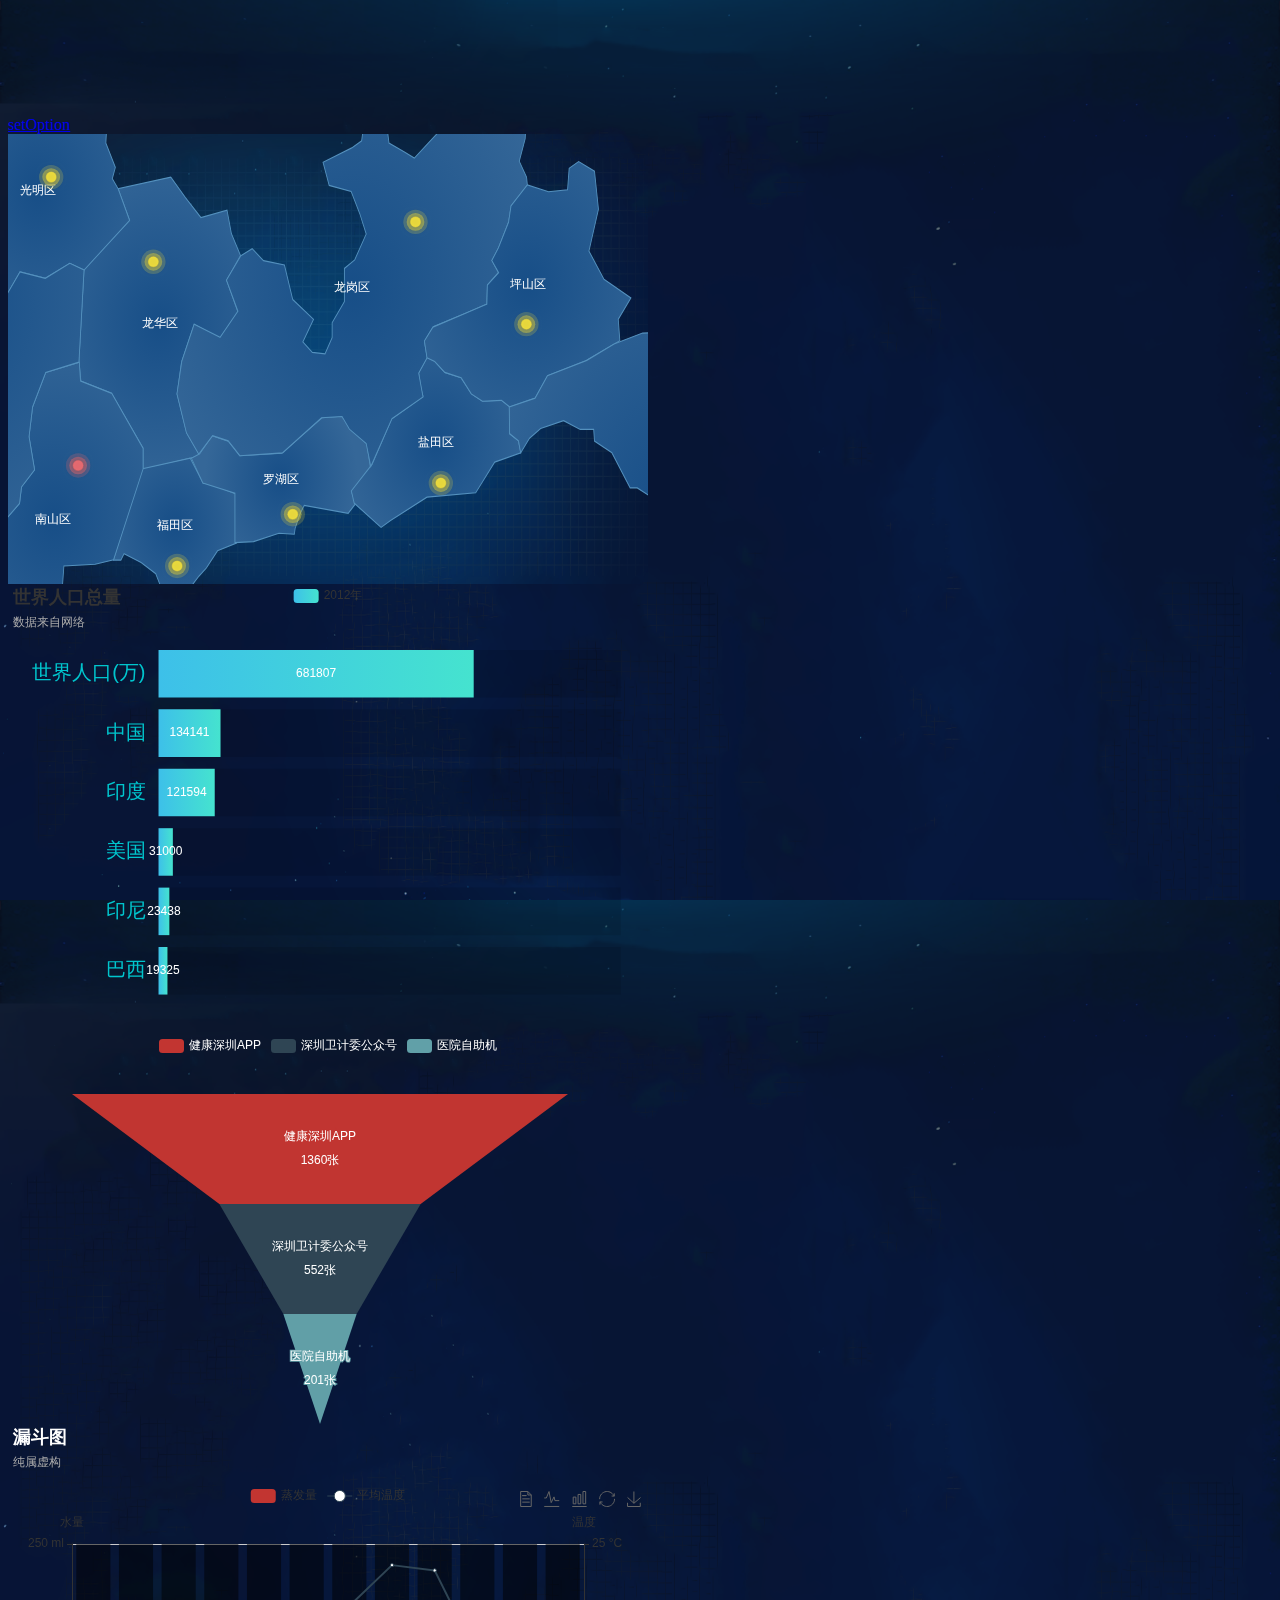
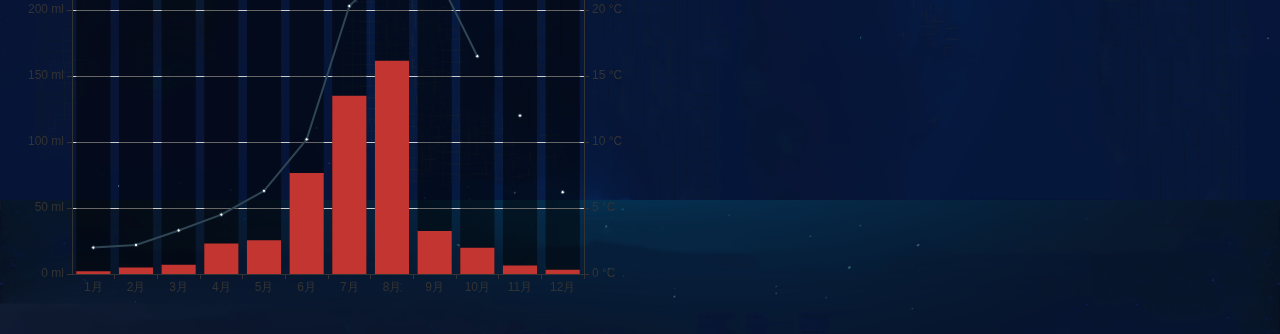
==== index.html @ 8e727ea6 "深圳地区支付数据统计项目demo" ====
<!DOCTYPE html>
<html lang="en">
<head>
	<meta charset="UTF-8">
	<title>Document</title>
    <link rel="stylesheet" type="text/css" href="./project/css/normalize.css">
    <script type="text/javascript" src="./project/js/jquery-1.9.1.js"></script>
    <script type="text/javascript" src="./project/js/echarts.min.js"></script>
	<style type="text/css">
		html,body{
			width: 100%;
			height: 100%;
		}
        body{
            background:url(./project/images/bigbg.png);
            background-size: 100% 100%;
        }
        .head{
            background:url(./project/images/h_bg.png) no-repeat;
            background-size: 100%;
            min-width: 756px;
            height: 12%;
        }
        .bg{
            width: 50%;
            height: 50%;
            background:url(./project/images/bg.png) no-repeat;
            background-size: 100% 100%;
        }
        #chart-panel{
            width: 100%;
            height: 100%;
        }
        #chart-panel2,#chart-panel3,#chart-panel4{
            width: 50%;
            height: 50%;
        }

	</style>
</head>
<body>
<div class="head">
</div>
<a href="javascript:;"  id="setOption">setOption</a>
<div class="bg">
    <div id="chart-panel" style=""></div>
</div>
<div id="chart-panel2" style=""></div>
<div id="chart-panel3" style=""></div>
<div id="chart-panel4" style=""></div>
</body>
<script type="text/javascript">
var guangdong = "./project/js/guangdong.json";
var shenzhen = "./project/js/shenzhenshi.json";


echarts.extendsMap = function(id, opt){
    // 实例
    var chart = this.init(document.getElementById(id));
    chart.showLoading();

    var curGeoJson = {};
    //下钻的json数据
    var cityMap = {
        "深圳市": shenzhen,
    };
    //点的位置
    var geoCoordMap = {
        '深圳市': [ 114.027099609375,22.717923537632178],
        '龙华区': [114.027099609375,22.717923537632178],
        '光明区':[113.93852233886719,22.77301594961187],
        '大鹏新区':[114.50431823730469,22.607038308040828],
        '坪山区':[114.35050964355469,22.67738161936916],
        '龙岗区':[114.25437927246094,22.743889395219064],
        '盐田区':[114.27635192871094,22.574072303523796],
        '罗湖区':[114.14794921875,22.553781610660607],
        '福田区':[114.04769897460938,22.52016858599439],
        '南山区':[113.96186828613281,22.585484505801283],
        '宝安区':[113.82865905761719,22.642531328085155]
    };
    //点的颜色
    var levelColorMap = {
        '1': 'rgba(241, 109, 115, .8)',
        '2': 'rgba(255, 235, 59, .7)',
        '3': 'rgba(147, 235, 248, 1)'
    };

    //默认配置
	var defaultOpt = {
		mapName: 'china',     // 地图展示
		goDown: false,        // 是否下钻
		bgColor: '#404a59',   // 画布背景色
        activeArea: [],       // 区域高亮,同echarts配置项
        data: [],
        // 下钻回调(点击的地图名、实例对象option、实例对象)
        callback: function(name, option, instance){}
	};
	if(opt) opt = this.util.extend(defaultOpt, opt);
	
	// 层级索引  标题
	var name = [opt.mapName];
	var idx = 0;
	var pos = {
		leftPlus: 50,//2级标题偏移
		leftCur: 8,//2级标题偏移
		left: 0,//1级标题偏移
		top: 10//1级标题偏移
	};
    
    //标题的箭头
	var line = [[0, 0], [8, 11], [0, 22]];
    // style 通用的样式
	var style = {
		font: '18px "Microsoft YaHei", sans-serif',
		textColor: '#eee',
		lineColor: 'rgba(147, 235, 248, .8)'
	};

    var handleEvents = {
        /**
         * i 实例对象
         * o option
         * n 地图名
        **/
        resetOption: function(i, o, n){
            var breadcrumb = this.createBreadcrumb(n);//设置标题组件
            
            var j = name.indexOf(n);
            var l = o.graphic.length;
            if(j < 0){
                o.graphic.push(breadcrumb);
                o.graphic[0].children[0].shape.x2 = 145;
                o.graphic[0].children[1].shape.x2 = 145;
                if(o.graphic.length > 2){
                    for(var x = 0; x < opt.data.length; x++){
                        if(n === opt.data[x].name + '市'){
                            o.series[0].data = handleEvents.initSeriesData([opt.data[x]]);
                            break;
                        }else o.series[0].data = [];
                    }
                };
                name.push(n);
                idx++;
            }else{
                o.graphic.splice(j + 2, l);
                if(o.graphic.length <= 2){
                    o.graphic[0].children[0].shape.x2 = 60;
                    o.graphic[0].children[1].shape.x2 = 60;
                    o.series[0].data = handleEvents.initSeriesData(opt.data);
                };
                name.splice(j + 1, l);
                idx = j;
                pos.leftCur -= pos.leftPlus * (l - j - 1);
            };

            o.geo.map = n;
            o.geo.zoom = 0.4;
            i.clear();
            i.setOption(o);
            this.zoomAnimation();
            opt.callback(n, o, i);
        },

        /**
         * name 地图名  标题组件
        **/
        createBreadcrumb: function(name){
            var cityToPinyin = {
                "深圳市": "shenzhen",//地图中文 : 地图拼音设置
            };
            var breadcrumb = {
                type: 'group',
                id: name,
                left: pos.leftCur + pos.leftPlus,
                top: pos.top + 3,
                children: [{
                    type: 'polyline',
                    left: -90,
                    top: -5,
                    shape: {
                        points: line
                    },
                    style: {
                        stroke: '#fff',
                        key: name
                        // lineWidth: 2,
                    },
                    onclick: function(){
                        var name = this.style.key;
                        handleEvents.resetOption(chart, option, name);
                    }
                }, {
                    type: 'text',
                    left: -68,
                    top: 'middle',
                    style: {
                        text: name,
                        textAlign: 'center',
                        fill: style.textColor,
                        font: style.font
                    },
                    onclick: function(){
                        var name = this.style.text;
                        handleEvents.resetOption(chart, option, name);
                    }
                }, {
                    type: 'text',
                    left: -68,
                    top: 10,
                    style: {

                        name: name,
                        text: cityToPinyin[name] ? cityToPinyin[name].toUpperCase() : '',
                        textAlign: 'center',
                        fill: style.textColor,
                        font: '12px "Microsoft YaHei", sans-serif',
                    },
                    onclick: function(){
                        // console.log(this.style);
                        var name = this.style.name;
                        handleEvents.resetOption(chart, option, name);
                    }
                }]
            }

            pos.leftCur += pos.leftPlus;

            return breadcrumb;
        },

        // 设置effectscatter
        initSeriesData: function(data){
            var temp = [];
            for(var i = 0;i < data.length;i++){
                var geoCoord = geoCoordMap[data[i].name];
                if(geoCoord){
                    temp.push({
                        name: data[i].name,
                        value: geoCoord.concat(data[i].value, data[i].level)
                    });
                }
            };
            console.log(JSON.stringify(temp),'data')
            return temp;
        },

        zoomAnimation: function(){
            var count = null;
            var zoom = function(per){
                if(!count) count = per;
                count = count + per;
                // console.log(per,count);
                chart.setOption({
                    geo: {
                        zoom: count
                    }
                });
                if(count < 1) window.requestAnimationFrame(function(){
                    zoom(0.2);
                });
            };
            window.requestAnimationFrame(function(){
                zoom(0.2);
            });
        }
    };
    
    //初始化标题的配置
    var option = {
    	backgroundColor: opt.bgColor,
    	graphic: [{  //左上角按钮
    		type: 'group',
    	/*	left: pos.left,
	        top: pos.top - 4,
    		children: [{
    			type: 'line',//上面的线
    			left: 0,
        		top: -20,
        		shape: {
                    x1: 0,
                    y1: 0,
                    x2: 60,
                    y2: 0
                },
        		style: {
        			stroke: style.lineColor,
        		}
			}, {
    			type: 'line',//下面的线
    			left: 0,
        		top: 20,
		        shape: {
                    x1: 0,
                    y1: 0,
                    x2: 60,
                    y2: 0
                },
                style: {
                    stroke: style.lineColor,
                }
    		}]
    	}, {
        	id: name[idx],
        	type: 'group',
        	left: pos.left + 2,
        	top: pos.top,
        	children: [{
        		type: 'polyline',
        		left: 90,
        		top: -12,
        		shape: {
                    points: line
                },
        		style: {
                    stroke: 'transparent',
        			key: name[0]
        		},
        		onclick: function(){
        			var name = this.style.key;
	        		handleEvents.resetOption(chart, option, name);
	        	}
        	}, {
        		type: 'text',//标题字
        		left: 0,
                top: 'middle',
        		style: {
	        		text: name[0] === '深圳市' ? '深圳市' : name[0],
	        		textAlign: 'center',
	        		fill: style.textColor,
	        		font: style.font
	        	},
	        	onclick: function(){
	        		handleEvents.resetOption(chart, option, '深圳市');
	        	}
        	}, {
                type: 'text',//标题拼音
                left: 0,
                top: 10,
                style: {
                    text: 'shenzhenshi',
                    textAlign: 'center',
                    fill: style.textColor,
                    font: '12px "Microsoft YaHei", sans-serif',
                },
                onclick: function(){
                    handleEvents.resetOption(chart, option, '深圳市');
                }
            }] */
        }],
        geo: {//地图块
        	map: opt.mapName,
            roam: true,//拖动,鼠标滚轴
            zoom: 2,
        	label: {
                normal: {
                    show: true,//地图块中的名字
                    textStyle: {
                        color: '#fff'
                    }
                },
                emphasis: {
                    textStyle: {//地图块中的名字 的 hover 
                        color: '#fff'
                    }
                }
            },
            itemStyle: {//每个地图块
                normal: {
                    //borderColor: 'rgba(147, 235, 248, 1)',//每个地图块的边框颜色
                    borderColor: '#5491be',
                    borderWidth: 1,
                    areaColor: {//填充的颜色
                        type: 'radial',
                        x: 0.5,
                        y: 0.5,
                        r: 0.8,
                        colorStops: [{
                            offset: 0, 
                            //color: 'rgba(147, 235, 248, 0)' // 0% 处的颜色
                            color: '#174e87'
                        }, {
                            offset: 1, 
                            //color: 'rgba(147, 235, 248, .2)' // 100% 处的颜色
                            color: '#356798'
                        }],
                        globalCoord: false // 缺省为 false
                    },
                    shadowColor: 'rgba(128, 217, 248, 1)',
                    // shadowColor: 'rgba(255, 255, 255, 1)',
                    // shadowOffsetX: -2,
                    // shadowOffsetY: 2,
                    // shadowOffsetX: -1,
                    // shadowOffsetY: 1,
                    // shadowBlur: 10
                },
                emphasis: {//每个地图块的hover
                    areaColor: '#389BB7',
                    borderWidth: 0
                }
            },
            regions: opt.activeArea.map(function(item){
                if(typeof item !== 'string'){
                    return {
                        name: item.name,
                        itemStyle: {
                            normal: {
                                areaColor: item.areaColor || '#389BB7'
                            }
                        },
                        label: {
                            normal: {
                                show: item.showLabel,
                                textStyle: {
                                    color: '#fff'
                                }
                            }
                        }
                    }
                }else{
                    return {
                        name: item,
                        itemStyle: {
                            normal: {
                                borderColor: '#91e6ff',
                                areaColor: '#389BB7'
                            }
                        }
                    }
                }
            })
        },
        tooltip : {
            formatter: function (params, ticket, callback) {
                return params.name+"<br>value:"+params.value[2];
            }
        },
        series: [{//数据点的样式
            name: 'point',
            type: 'effectScatter',
            coordinateSystem: 'geo',
            // symbol: 'diamond',
            showEffectOn: 'render',
            rippleEffect: {
                period: 15,
                scale: 3,
                brushType: 'fill'
            },
            hoverAnimation: true,
            itemStyle: {
                normal: {
                    color: function(params){
                        return levelColorMap[params.value[3]];
                    },
                    shadowBlur: 10,
                    shadowColor: '#333'
                }
            },
            data: handleEvents.initSeriesData(opt.data)
        }]
    };
    chart.hideLoading();
    chart.setOption(option);
    // 添加事件
    chart.on('click', function(params){
        var _self = this;
    	if(opt.goDown && params.name !== name[idx]){
            if(cityMap[params.name]){
                var url = cityMap[params.name];
                $.get(url, function(response){
                    // console.log(response);
                    curGeoJson = response;
                    echarts.registerMap(params.name, response);
                    handleEvents.resetOption(_self, option, params.name);
                });
            }
    	}
    });

    chart.setMap = function(mapName){
        var _self = this;
        if(mapName.indexOf('市') < 0) mapName = mapName + '市';
        var citySource = cityMap[mapName];
        if(citySource){
            var url = './map/' + citySource + '.json';
            $.get(url, function(response){
                // console.log(response);
                curGeoJson = response;
                echarts.registerMap(mapName, response);
                handleEvents.resetOption(_self, option, mapName);
            });
        }
         handleEvents.resetOption(this, option, mapName);
    };

    return chart;
};


$.getJSON(shenzhen, function(geoJson){
    echarts.registerMap('深圳市', geoJson);
    var myChart = echarts.extendsMap('chart-panel', {
    	//bgColor: '#154e90', // 画布背景色
        bgColor: 'rgba(0,0,0,0)' ,
    	mapName: '深圳市',    // 地图名
    	goDown: false,       // 是否下钻
    	// 下钻回调
    	callback: function(name, option, instance){
    		console.log(name, option, instance);
    	},
        // 数据展示            	
    	data: [
            {
        	   name: '龙华区',
        	   value: 1,
        	   level: 2
            },
            {
                name:'光明区',
                value: 2,
                level: 2
            },
            {
                name:'大鹏新区',
                value: 3,
                level: 3
            },
            {
                name:'坪山区',
                value: 4,
                level: 2
            },
            {
                name:'龙岗区',
                value: 5,
                level: 2
            },
            {
                name:'盐田区',
                value: 6,
                level: 2
            },
            {
                name:'罗湖区',
                value: 7,
                level: 2
            },
            {
                name:'福田区',
                value: 8,
                level: 2
            },
            {
                name:'南山区',
                value: 9,
                level: 1
            },
            {
                name:'宝安区',
                value: 10,
                level: 2
            },
        ]
    });


setOption.onclick=function(){
    //异步更新数据
    myChart.setOption({
        series:[{
            name: 'point',
            data:[
                    {"name":"龙华区","value":[114.027099609375,22.717923537632178,1,2]}
                    ,{"name":"光明区","value":[113.93852233886719,22.77301594961187,2,2]}
                    ,{"name":"大鹏新区","value":[114.50431823730469,22.607038308040828,3,3]}
                    ,{"name":"坪山区","value":[114.35050964355469,22.67738161936916,4,2]}
                    ,{"name":"龙岗区","value":[114.25437927246094,22.743889395219064,5,2]}
                    ,{"name":"盐田区","value":[114.27635192871094,22.574072303523796,6,1]}
                    ,{"name":"罗湖区","value":[114.14794921875,22.553781610660607,7,2]}
                    ,{"name":"福田区","value":[114.04769897460938,22.52016858599439,8,2]}
                    ,{"name":"南山区","value":[113.96186828613281,22.585484505801283,9,1]}
                    ,{"name":"宝安区","value":[113.82865905761719,22.642531328085155,100,1]}
                ]
            }]
        }) 
    }

    window.onresize=function(){
        //适应屏幕宽度
        //myChart.resize();
    }

})















//横向图标


// var baifenbi = [1.000, 0.833, 0.966, 0.897, 0.915, 0.881, 0.951, 0.949];
// var grayBar = [1, 1, 1, 1, 1, 1, 1, 1];
// var paiming = ['环境部署', 7, 6, 5, 4, 3, 2, 1];

// var option2 = {
//     // title: {
//     //     text: '2018年累计处理需求/问题统计(合计:786/847)',
//     //     left: 'center'
//     // },
//      tooltip : {
//             formatter: function (params, ticket, callback) {
//                 return params.name+"<br>value:"+params.value;
//             }
//         },
//     color: ['#61A8FF'], //进度条颜色
//      grid: {
//          left: '0',  //如果离左边太远就用这个......
//          //right: '14%',
//          bottom: '5%',
//          top: '5%',
//          containLabel: true
//      },
//     xAxis: [{
//             show: false,
//         },
//         //由于下边X轴已经是百分比刻度了,所以需要在顶部加一个X轴,刻度是金额,也隐藏掉
//         {
//             show: false,
//         }
//     ],
//     yAxis: {
//         type: 'category',
//         axisLabel: {
//             color: '#00C5CD',
//             formatter: function(value) {
//                 //富文本固定格式{colorName|这里填你想要写的内容}
//                 return value
//             },
//             fontSize: 20,
//             padding: [5, 5, 5, 5]
//         },
//         axisTick: {
//             show: false, //隐藏Y轴刻度
//         },
//         axisLine: {
//             show: false, //隐藏Y轴线段
//         },

//         data: paiming,
//     },
//     series: [
//         //背景色--------------------我是分割线君------------------------------//
//         {
//             show: true,
//             type: 'bar',
//             barGap: '-100%',
//             barWidth: '35%', //统计条宽度 
//             itemStyle: {
//                 normal: {
//                     color: 'rgba(0,0,0,0.1)'
//                 },
//             },
//             z: 1,
//             data: grayBar,
//         },
//         //蓝条--------------------我是分割线君------------------------------//
//         {
//             show: true,
//             type: 'bar',
//             barGap: '-100%',
//             barWidth: '35%', //统计条宽度
//             itemStyle: {
//                 normal: {
//                     color: {
//                         colorStops: [{
//                              offset: 0,
//                              color: '#3dc0e9' // 0% 处的颜色
//                          }, {
//                              offset: 1,
//                              color: '#45e3cf' // 100% 处的颜色
//                          }],
//                         globalCoord: false, // 缺省为 false

//                     }
//                 },
//             },
//             max: 1,
//             label: {
//                 normal: {
//                     show: true,
//                     textStyle: {
//                         color: '#fff', //百分比颜色
//                     },
//                     position: 'inside',
//                     //百分比格式
//                     formatter: function(data) {
//                         return (baifenbi[data.dataIndex] * 100).toFixed(1) + '%';
//                     },
//                 }
//             },
//             z: 2,
//             data: baifenbi,
//         },

//     ]
// };

var option2 = {
    title: {
        text: '世界人口总量',
        subtext: '数据来自网络'
    },
    tooltip: {
        trigger : 'item',
    },
    legend: {
        data: ['2012年']
        
    },
    grid: {
        left: '3%',
        right: '4%',
        bottom: '3%',
        containLabel: true
    },
    xAxis: {
        show:false,
    },
    yAxis: {
        type: 'category',
        data: ['巴西','印尼','美国','印度','中国','世界人口(万)'],
                type: 'category',
        axisLabel: {
            color: '#00C5CD',
            formatter: function(value) {
                //富文本固定格式{colorName|这里填你想要写的内容}
                return value
            },
            fontSize: 20,
            padding: [5, 5, 5, 5]
        },
        axisTick: {
            show: false, //隐藏Y轴刻度
        },
        axisLine: {
            show: false, //隐藏Y轴线段
        },
    },
    series: [
        {
            show: true,
            type: 'bar',
            barGap: '-100%',
            itemStyle: {
                normal: {
                    color: 'rgba(0,0,0,0.1)'
                },
            },
            tooltip: {
                show:false
            },
            z: 1,
            data: [999999, 999999, 999999, 999999, 999999, 999999]
        },
        {
            name: '2012年',
            type: 'bar',
            z:2,
           itemStyle: {
                normal: {
                    color: {
                        colorStops: [{
                             offset: 0,
                             color: '#3dc0e9' // 0% 处的颜色
                         }, {
                             offset: 1,
                             color: '#45e3cf' // 100% 处的颜色
                         }],
                        globalCoord: false, // 缺省为 false

                    }
                },
            },
            label: {
                normal: {
                    show: true,
                    textStyle: {
                        color: '#fff', //百分比颜色
                    },
                    position: 'inside',
                    //百分比格式
                    formatter: function(data) {
                        return data.value;
                    },
                }
            },
            data: [19325, 23438, 31000, 121594, 134141, 681807]
        }
    ]
};
var myChart2=echarts.init(document.getElementById('chart-panel2'));
myChart2.setOption(option2);








//漏斗图
var option3 = {
    title: {
        text: '漏斗图',
        subtext: '纯属虚构',
        textStyle : {
            color:"#fff",
        },
        bottom : '10px'
    },
    tooltip: {
        trigger: 'item',
        formatter: "{a} <br/>{b} : {c}%"
    },
    // toolbox: {
    //     feature: {
    //         dataView: {readOnly: false},
    //         restore: {},
    //         saveAsImage: {}
    //     }
    // },
    legend: {
        data: ['健康深圳APP','深圳卫计委公众号','医院自助机'],
        textStyle : {
            color:"#fff",
        }
    },
    calculable: true,
    series: [
        {
            name:'漏斗图',
            type:'funnel',
            left: '10%',
            top: 60,
            bottom: 60,
            //width: '80%',
            // min: 0,
            // max: 100,
            // minSize: '0%',
            // maxSize: '100%',
            sort: 'descending',
            gap: 0,
            label: {
                show: true,
                position: 'inside',
                formatter:function(v){
                    console.log(v)
                    return v.name+'\n\n'+v.value+'张';
                }
            },
            labelLine: {
                length: 10,
                lineStyle: {
                    width: 1,
                    type: 'solid'
                }
            },
            itemStyle: {
                borderWidth: 0
            },
            // emphasis: {
            //     label: {
            //         fontSize: 20
            //     }
            // },
            data: [
                {value: 1360, name: '健康深圳APP'},
                {value: 552, name: '深圳卫计委公众号'},
                {value: 201, name: '医院自助机'},
            ]
        }
    ]
};


var myChart3=echarts.init(document.getElementById('chart-panel3'));
myChart3.setOption(option3);








//折柱混合

var option4 = {
    tooltip: {
        trigger: 'axis',
        axisPointer: {
            type: 'cross',
            crossStyle: {
                color: '#999'
            }
        }
    },
    toolbox: {
        feature: {
            dataView: {show: true, readOnly: false},
            magicType: {show: true, type: ['line', 'bar']},
            restore: {show: true},
            saveAsImage: {show: true}
        }
    },
    legend: {
        data:['蒸发量','平均温度']
    },
    xAxis: [
        {
            type: 'category',
            data: ['1月','2月','3月','4月','5月','6月','7月','8月','9月','10月','11月','12月'],
            axisPointer: {
                type: 'shadow'
            }
        }
    ],
    yAxis: [
        {
            type: 'value',
            name: '水量',
            min: 0,
            max: 250,
            interval: 50,
            axisLabel: {
                formatter: '{value} ml'
            }
        },
        {
            type: 'value',
            name: '温度',
            min: 0,
            max: 25,
            interval: 5,
            axisLabel: {
                formatter: '{value} °C'
            }
        }
    ],
    series: [
       { // For shadow
            type: 'bar',
            itemStyle: {
                normal: {color: 'rgba(0,0,0,0.5)'}
            },
            barGap:'-100%',
            data: [250,250,250,250,250,250,250,250,250,250,250,250],
            animation: false
        },
        {
            name:'蒸发量',
            type:'bar',
            data:[2.0, 4.9, 7.0, 23.2, 25.6, 76.7, 135.6, 162.2, 32.6, 20.0, 6.4, 3.3]
        },
        {
            name:'平均温度',
            type:'line',
            yAxisIndex: 1,
            data:[2.0, 2.2, 3.3, 4.5, 6.3, 10.2, 20.3, 23.4, 23.0, 16.5, 12.0, 6.2]
        }
    ]
};


var myChart4=echarts.init(document.getElementById('chart-panel4'));
myChart4.setOption(option4);




</script>
</html>
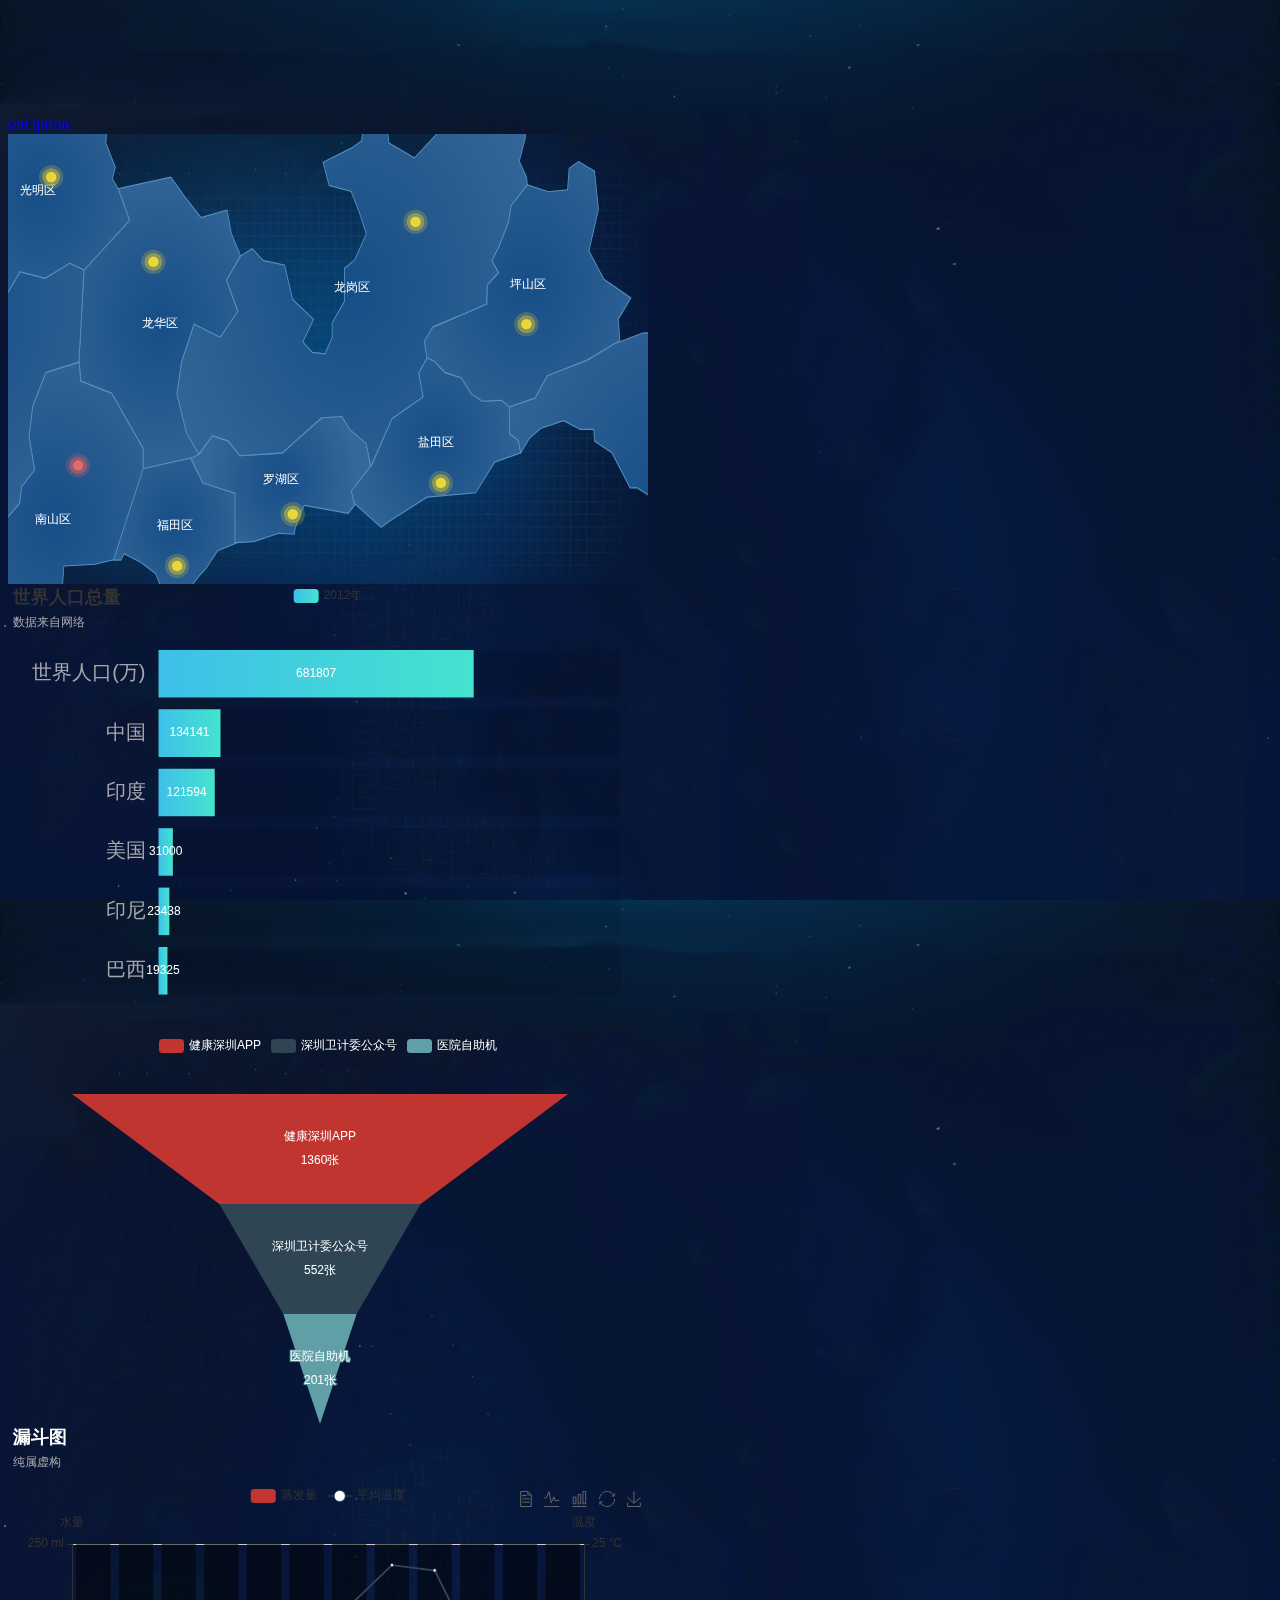
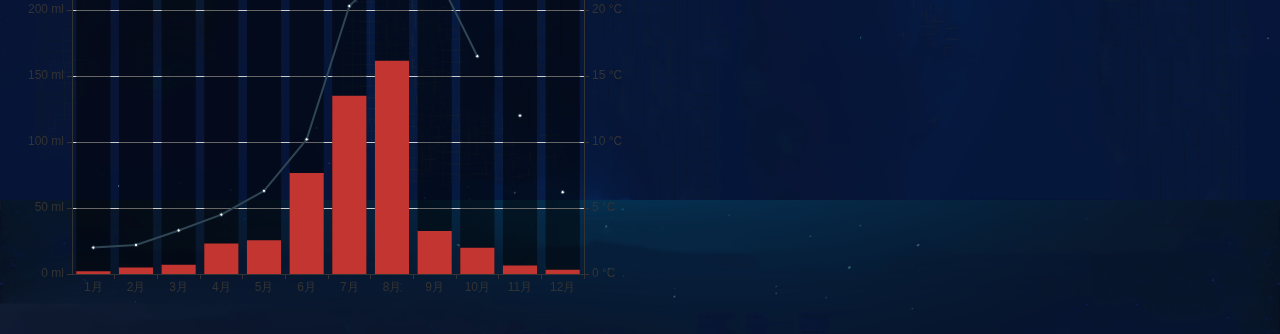
==== commit d6691ff6: "添加展示版" ====
--- a/index.html
+++ b/index.html
@@ -715,6 +715,8 @@
 //     ]
 // };
 
+//横向图标
+
 var option2 = {
     title: {
         text: '世界人口总量',
@@ -741,7 +743,7 @@
         data: ['巴西','印尼','美国','印度','中国','世界人口(万)'],
                 type: 'category',
         axisLabel: {
-            color: '#00C5CD',
+            color: '#a5a7af',
             formatter: function(value) {
                 //富文本固定格式{colorName|这里填你想要写的内容}
                 return value
